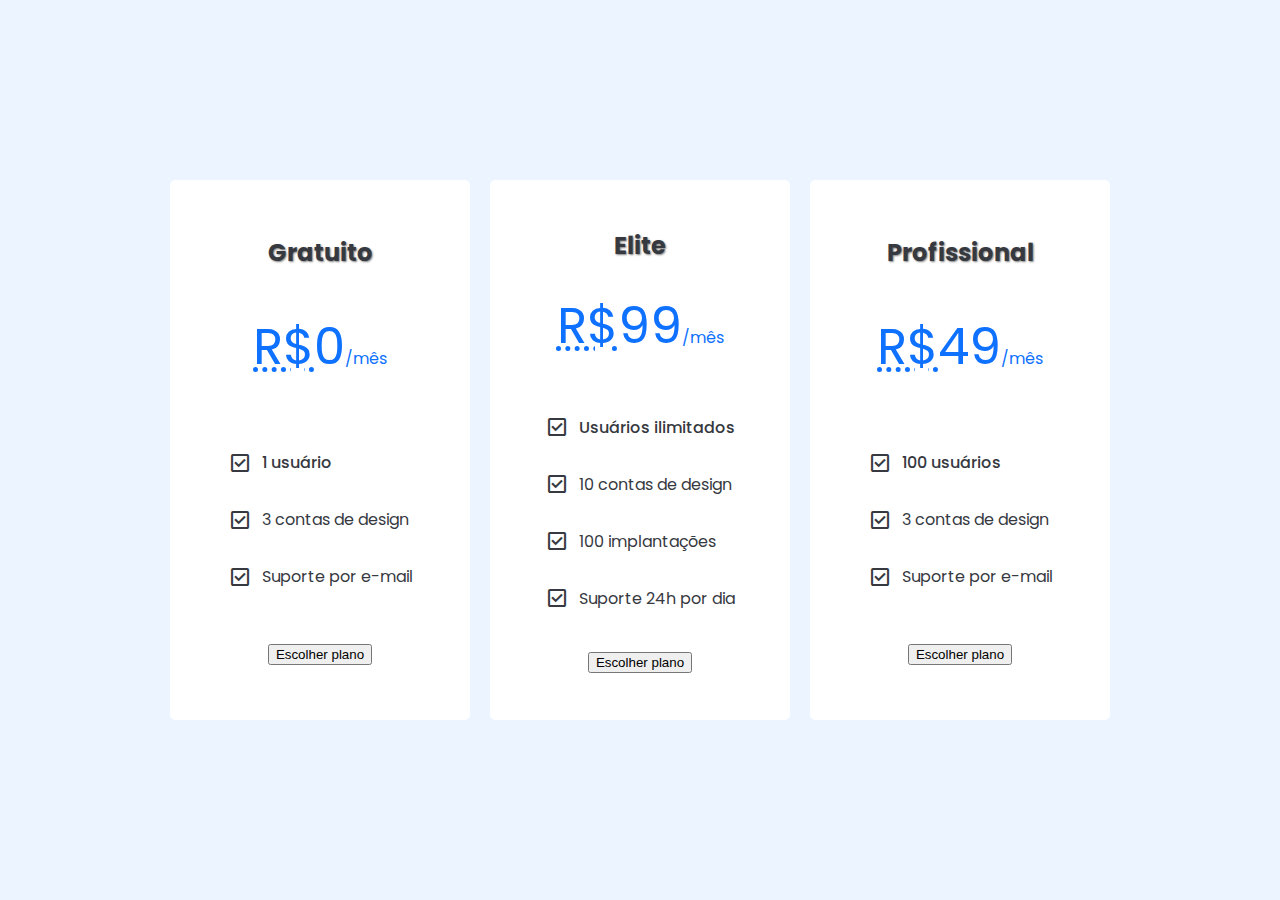
==== card-layout/index.html @ 5cf186e3 "Estilização card parte 1" ====
<!DOCTYPE html>
<html lang="pt-br">
  <head>
    <meta charset="UTF-8" />
    <meta name="viewport" content="width=device-width, initial-scale=1.0" />
    <title>Escolha seu plano</title>
    <link rel="stylesheet" href="style.css" />
    <link rel="preconnect" href="https://fonts.googleapis.com" />
    <link rel="preconnect" href="https://fonts.gstatic.com" crossorigin />
    <link
      href="https://fonts.googleapis.com/css2?family=Poppins:ital,wght@0,100;0,200;0,300;0,400;0,500;0,600;0,700;0,800;0,900;1,100;1,200;1,300;1,400;1,500;1,600;1,700;1,800;1,900&display=swap"
      rel="stylesheet"
    />
    <link
      rel="stylesheet"
      href="https://fonts.googleapis.com/css2?family=Material+Symbols+Outlined:opsz,wght,FILL,GRAD@24,400,0,0&icon_names=check_box"
    />
  </head>
  <body>
    <article class="card">
      <h2>Gratuito</h2>
      <var><abbr title="Real brasileiro">R$</abbr>0<small>/mês</small></var>
      <ul>
        <li>
          <i class="material-symbols-outlined"> check_box </i>
          <p>1 usuário</p>
        </li>
        <li>
          <i class="material-symbols-outlined"> check_box </i>
          <p>3 contas de design</p>
        </li>
        <li>
          <i class="material-symbols-outlined"> check_box </i>
          <p>Suporte por e-mail</p>
        </li>
      </ul>
      <button>Escolher plano</button>
    </article>
    <article class="card">
      <h2>Elite</h2>
      <var><abbr title="Real brasileiro">R$</abbr>99<small>/mês</small></var>
      <ul>
        <li>
          <i class="material-symbols-outlined"> check_box </i>
          <p>Usuários ilimitados</p>
        </li>
        <li>
          <i class="material-symbols-outlined"> check_box </i>
          <p>10 contas de design</p>
        </li>
        <li>
          <i class="material-symbols-outlined"> check_box </i>
          <p>100 implantações</p>
        </li>
        <li>
          <i class="material-symbols-outlined"> check_box </i>
          <p>Suporte 24h por dia</p>
        </li>
      </ul>
      <button>Escolher plano</button>
    </article>
    <article class="card">
      <h2>Profissional</h2>
      <var><abbr title="Real brasileiro">R$</abbr>49<small>/mês</small></var>
      <ul>
        <li>
          <i class="material-symbols-outlined"> check_box </i>
          <p>100 usuários</p>
        </li>
        <li>
          <i class="material-symbols-outlined"> check_box </i>
          <p>3 contas de design</p>
        </li>
        <li>
          <i class="material-symbols-outlined"> check_box </i>
          <p>Suporte por e-mail</p>
        </li>
      </ul>
      <button>Escolher plano</button>
    </article>
  </body>
</html>
---- card-layout/style.css ----
:root {
    --color-primary: #0f71ff;
    --color-background: #ecf4ff;
    --color-text: #36393f;
    --color-light: #f7f7f7f7;
    --color-alert: orange;

    --font-main: "Poppins", sans-serif;

    --card-width: 300px;
    --card-padding: 40px;
    --card-height: 540px;
}

* {
    box-sizing: border-box;
}

html, body {
    height: 100%;
    margin: 0;
    font-family: var(--font-main);
    background-color: var(--color-background);
    color: var(--color-text);
}

body {
    display: flex;
    align-items: center;
    justify-content: center;
    gap: 20px;
    padding: 0 20px;
    flex-wrap: wrap;
}

.card {
    display: grid;
    place-items: center;
    gap: 10px;
    width: var(--card-width);
    max-width: var(--card-width);
    height: var(--card-height);
    padding: var(--card-padding);
    border-radius: 5px;
    background-color: white;
    font-size: 100%;
    text-align: center;
    overflow: hidden;
    transition: box-shadow 0.3s ease, transform 0.3s ease;
}

.card:hover {
    transform: scale(1.10);
    box-shadow: 0 4px 20px rgb(128, 133, 202);
}

.card h2 {
    margin: 0;
    text-shadow: 1px 1px 2px gray;
}

.card var{
    color: var(--color-primary);
    font-weight: 400;
    font-size: 50px;
    font-style: normal;
    margin-bottom: 10px;
    transition: font-size 0.3 ease;
}

.card:hover var{
    font-size: 50px;
}

.card var small {
    font-size: 16px;
}

abbr[title] {
    cursor: help;
}

ul {
    list-style: none;
    padding: 0;
    margin: 0;
}

ul li {
    display: flex;
    align-items: center;
    gap: 10px;
    padding: 0;
    margin-top: 0;
}

ul > li:first-child {
    font-weight: 500;
}
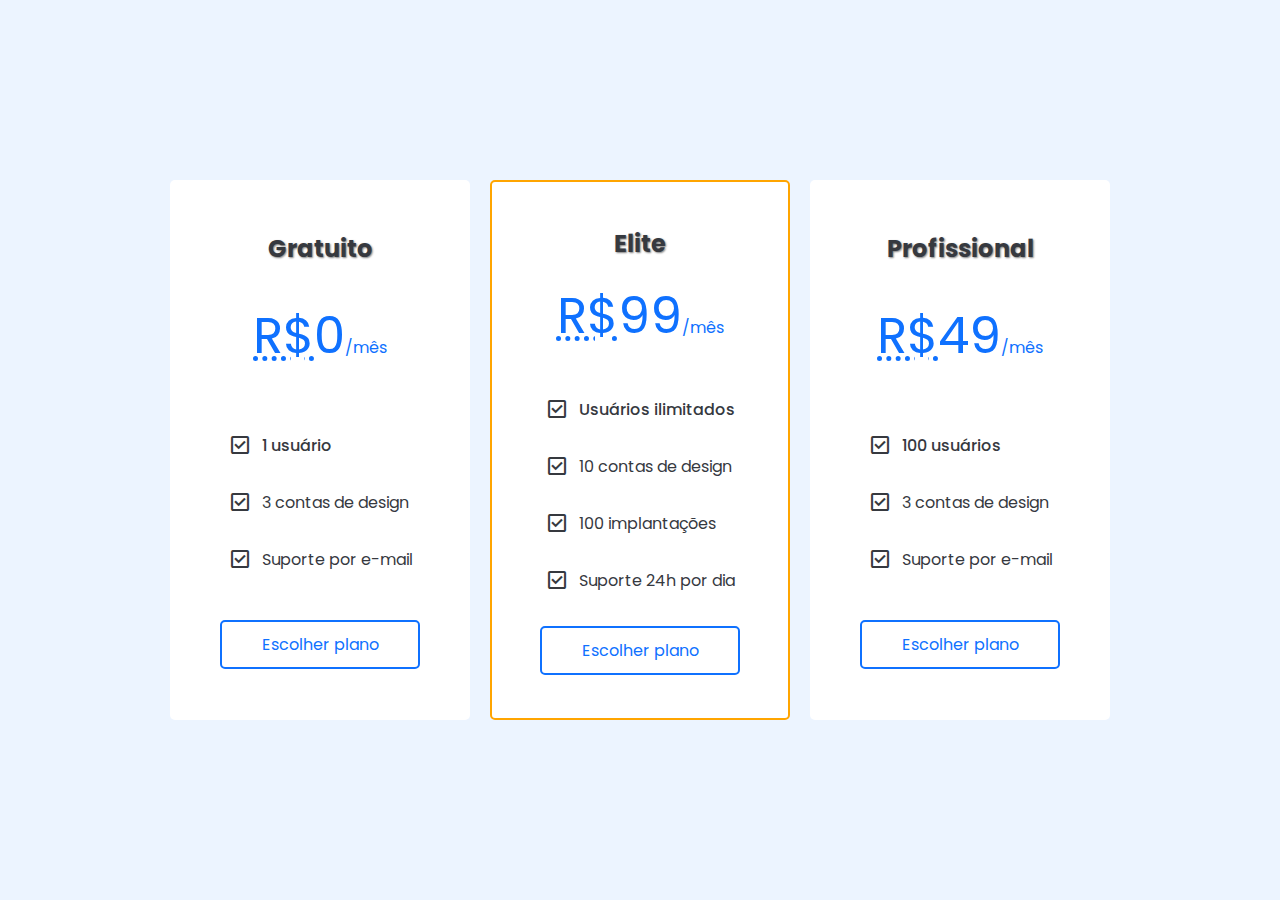
==== commit b5c4cd43: "Cards Final" ====
--- a/card-layout/index.html
+++ b/card-layout/index.html
@@ -36,7 +36,7 @@
       </ul>
       <button>Escolher plano</button>
     </article>
-    <article class="card">
+    <article class="card alert">
       <h2>Elite</h2>
       <var><abbr title="Real brasileiro">R$</abbr>99<small>/mês</small></var>
       <ul>
--- a/card-layout/style.css
+++ b/card-layout/style.css
@@ -96,4 +96,28 @@
 
 ul > li:first-child {
     font-weight: 500;
+}
+
+.card button {
+    display: grid;
+    place-items: center;
+    min-width: 200px;
+    padding: 10px 0;
+    background: transparent;
+    color: var(--color-primary);
+    border: 2px solid var(--color-primary);
+    border-radius: 5px;
+    font-family: inherit;
+    font-size: inherit;
+    transition: background 0,3s, color 0.3 ease;
+    cursor: pointer;
+}
+
+.alert {
+    border: 2px solid var(--color-alert);
+}
+
+.card:hover button {
+    color: var(--color-light);
+    background: rgba(15, 113, 255, 0.9)
 }